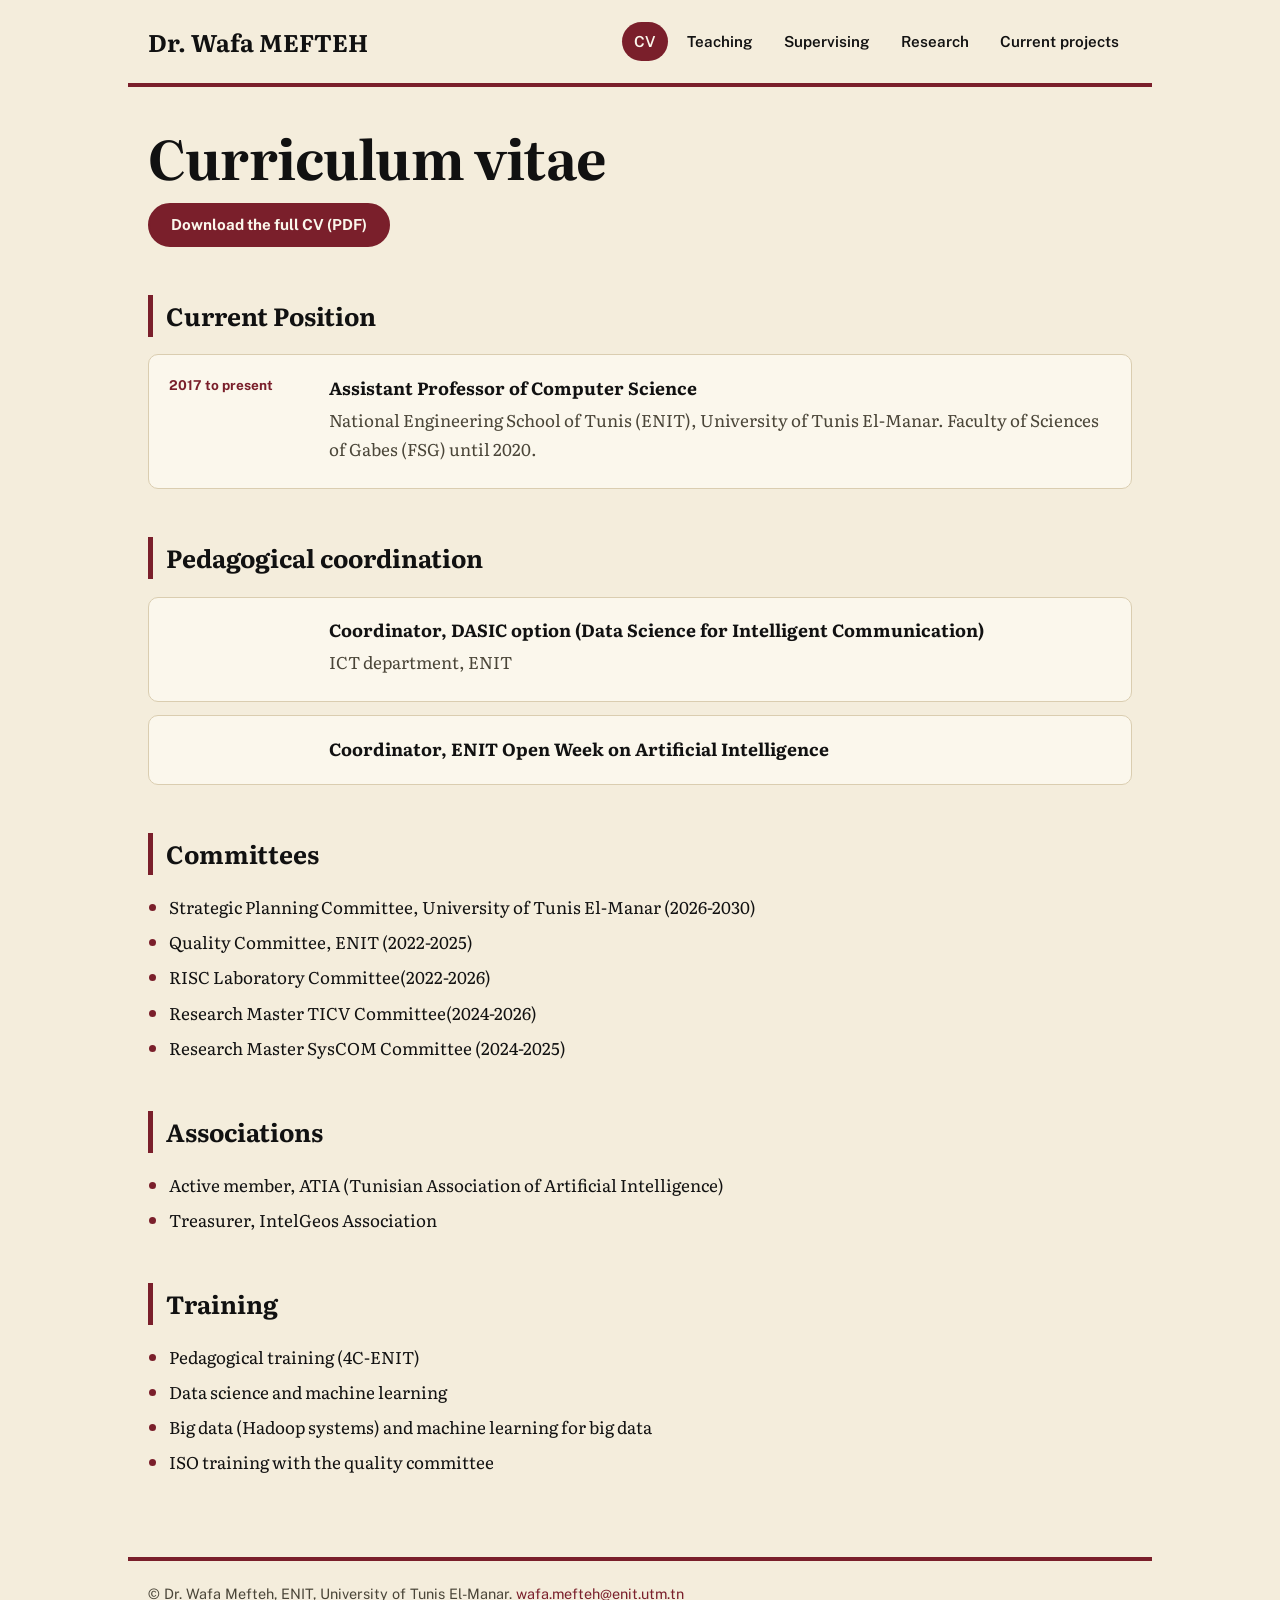
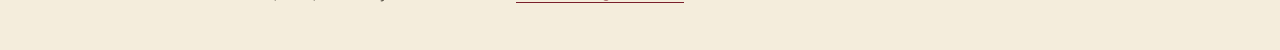
==== cv.html @ ed633465 "Update cv.html" ====
<!doctype html>
<html lang="en"><head><meta charset="utf-8"><meta name="viewport" content="width=device-width, initial-scale=1">
<title>CV | Dr. Wafa MEFTEH</title><meta name="description" content="Curriculum Vitae of Dr. Wafa MEFTEH.">
<link rel="preconnect" href="https://fonts.googleapis.com"><link rel="preconnect" href="https://fonts.gstatic.com" crossorigin>
<link href="https://fonts.googleapis.com/css2?family=Literata:ital,wght@0,400;0,600;1,400&family=Public+Sans:wght@400;600;700&display=swap" rel="stylesheet">
<link rel="stylesheet" href="style.css"></head><body>
<header class="site-header"><a class="brand" href="index.html">Dr. Wafa MEFTEH</a><nav aria-label="Main"><a href="cv.html" aria-current="page">CV</a><a href="teaching.html">Teaching</a><a href="supervising.html">Supervising</a><a href="research.html">Research</a><a href="projects.html">Current projects</a></nav></header><main>
<h1>Curriculum vitae</h1><p><a class="button" href="assets/cv.pdf">Download the full CV (PDF)</a></p><h2>Current Position</h2><div class="entry"><div class="when">2017 to present</div><div><h3>Assistant Professor of Computer Science</h3><p class="muted">National Engineering School of Tunis (ENIT), University of Tunis El-Manar. Faculty of Sciences of Gabes (FSG) until 2020.</p></div></div>

<h2>Pedagogical coordination</h2><div class="entry"><div class="when"></div><div><h3>Coordinator, DASIC option (Data Science for Intelligent Communication)</h3><p class="muted">ICT department, ENIT</p></div></div>
<div class="entry"><div class="when"></div><div><h3>Coordinator, ENIT Open Week on Artificial Intelligence</h3></div></div>
<h2>Committees</h2><ul><li>Strategic Planning Committee, University of Tunis El-Manar (2026-2030)</li><li>Quality Committee, ENIT (2022-2025)</li><li>RISC Laboratory Committee(2022-2026)</li><li>Research Master TICV Committee(2024-2026)</li><li>Research Master SysCOM Committee (2024-2025)</li></ul>
<h2>Associations</h2><ul><li>Active member, ATIA (Tunisian Association of Artificial Intelligence)</li><li>Treasurer, IntelGeos Association</li></ul>
<h2>Training</h2><ul><li>Pedagogical training (4C-ENIT)</li><li>Data science and machine learning</li><li>Big data (Hadoop systems) and machine learning for big data</li><li>ISO training with the quality committee</li></ul>
</main><footer>© Dr. Wafa Mefteh, ENIT, University of Tunis El-Manar. <a href="mailto:wafa.mefteh@enit.utm.tn">wafa.mefteh@enit.utm.tn</a></footer></body></html>
---- style.css ----
:root{--bg:#F4EDDC;--surface:#FBF7EC;--ink:#111;--muted:#4A4538;--line:#DACDB0;--accent:#7A1F2B;--gold:#B7892B}
*{box-sizing:border-box}
html{scroll-padding-top:4rem}
body{margin:0;background:var(--bg);color:var(--ink);font:1.0625rem/1.7 "Literata",Georgia,serif}
a{color:var(--accent);text-underline-offset:.2em}
a:hover{color:#4d1019}
a:focus-visible{outline:3px solid var(--gold);outline-offset:3px;border-radius:2px}
.site-header{display:flex;flex-wrap:wrap;gap:.5rem 2rem;justify-content:space-between;align-items:center;max-width:64rem;margin:0 auto;padding:1.4rem 1.25rem;border-bottom:4px solid var(--accent);font-family:"Public Sans",system-ui,sans-serif}
.brand{font:700 1.5rem "Literata",Georgia,serif;color:var(--ink);text-decoration:none}
nav{display:flex;flex-wrap:wrap;gap:.35rem}
nav a{color:var(--ink);text-decoration:none;font-weight:600;font-size:.95rem;padding:.4rem .8rem;border-radius:999px}
nav a:hover{background:var(--surface);color:var(--accent)}
nav a[aria-current]{background:var(--accent);color:var(--surface)}
main{max-width:64rem;margin:0 auto;padding:2.5rem 1.25rem 4rem}
.prose{max-width:44rem}
h1{font-size:clamp(2.2rem,5vw,3.4rem);line-height:1.1;margin:0 0 1rem;font-weight:700;letter-spacing:-.015em}
h2{font-size:1.55rem;margin:3rem 0 1.1rem;font-weight:700;padding-left:.8rem;border-left:5px solid var(--accent)}
h3{font-size:1.1rem;margin:0 0 .2rem;font-weight:700}
p{margin:0 0 1rem}
ul{padding-left:1.3rem;margin:0 0 1rem}
li{margin:.4rem 0}
li::marker{color:var(--accent)}
.lead{font-size:1.25rem;color:var(--muted);max-width:38rem}
.muted{color:var(--muted)}
.hero{position:relative;overflow:hidden;background:var(--surface);border:1px solid var(--line);border-radius:14px;padding:2.5rem 2rem;margin-top:.5rem}
.hero .contours{position:absolute;right:-5rem;top:-3rem;width:min(40rem,95vw);height:auto;z-index:0;fill:none;stroke:var(--gold);stroke-width:1.2;opacity:.45;pointer-events:none}
.hero>*:not(svg){position:relative;z-index:1}
.hero-grid{display:grid;grid-template-columns:1fr 15rem;gap:2.5rem;align-items:center}
.portrait{margin:0 .8rem .8rem 0;aspect-ratio:4/5;border:3px solid var(--ink);border-radius:10px;overflow:hidden;box-shadow:.8rem .8rem 0 var(--accent);background:var(--bg)}
.portrait img{width:100%;height:100%;object-fit:cover;display:block}
.entry{display:grid;grid-template-columns:8.5rem 1fr;gap:.25rem 1.5rem;padding:1.1rem 1.25rem;margin-bottom:.8rem;background:var(--surface);border:1px solid var(--line);border-radius:10px}
.entry .when{font:700 .85rem "Public Sans",system-ui,sans-serif;color:var(--accent);padding-top:.25rem}
.entry p{margin:0 0 .4rem}
.links{display:flex;flex-wrap:wrap;gap:.4rem 1.25rem;font:600 .95rem "Public Sans",system-ui,sans-serif}
.tags{font:.85rem "Public Sans",system-ui,sans-serif;color:var(--muted)}
.actions{display:flex;flex-wrap:wrap;gap:.75rem;margin:1.25rem 0}
.button{display:inline-block;font:700 .95rem "Public Sans",system-ui,sans-serif;background:var(--accent);color:var(--surface);padding:.7rem 1.3rem;border-radius:999px;text-decoration:none;border:2px solid var(--accent)}
.button:hover{background:#4d1019;border-color:#4d1019;color:var(--surface)}
.button.secondary{background:transparent;color:var(--accent)}
.button.secondary:hover{background:var(--accent);color:var(--surface)}
.note{background:var(--surface);border-left:5px solid var(--gold);padding:1rem 1.25rem;border-radius:6px;font:.95rem "Public Sans",system-ui,sans-serif}
.themes{display:grid;grid-template-columns:repeat(auto-fit,minmax(15rem,1fr));gap:1.1rem}
.themes div{background:var(--surface);border:1px solid var(--line);border-top:5px solid var(--accent);border-radius:10px;padding:1rem 1.2rem}
.themes p{margin:0}
footer{max-width:64rem;margin:0 auto;padding:1.5rem 1.25rem 3rem;border-top:4px solid var(--accent);color:var(--muted);font:.9rem "Public Sans",system-ui,sans-serif}
@media (max-width:40rem){.entry{grid-template-columns:1fr}.hero{padding:1.5rem 1.1rem}.hero-grid{grid-template-columns:1fr}.portrait{max-width:12rem;order:-1}}
@media (prefers-reduced-motion:no-preference){.hero .contours{animation:drift 60s linear infinite alternate}}
@keyframes drift{to{transform:translate(-1.5rem,.75rem) rotate(2deg)}}
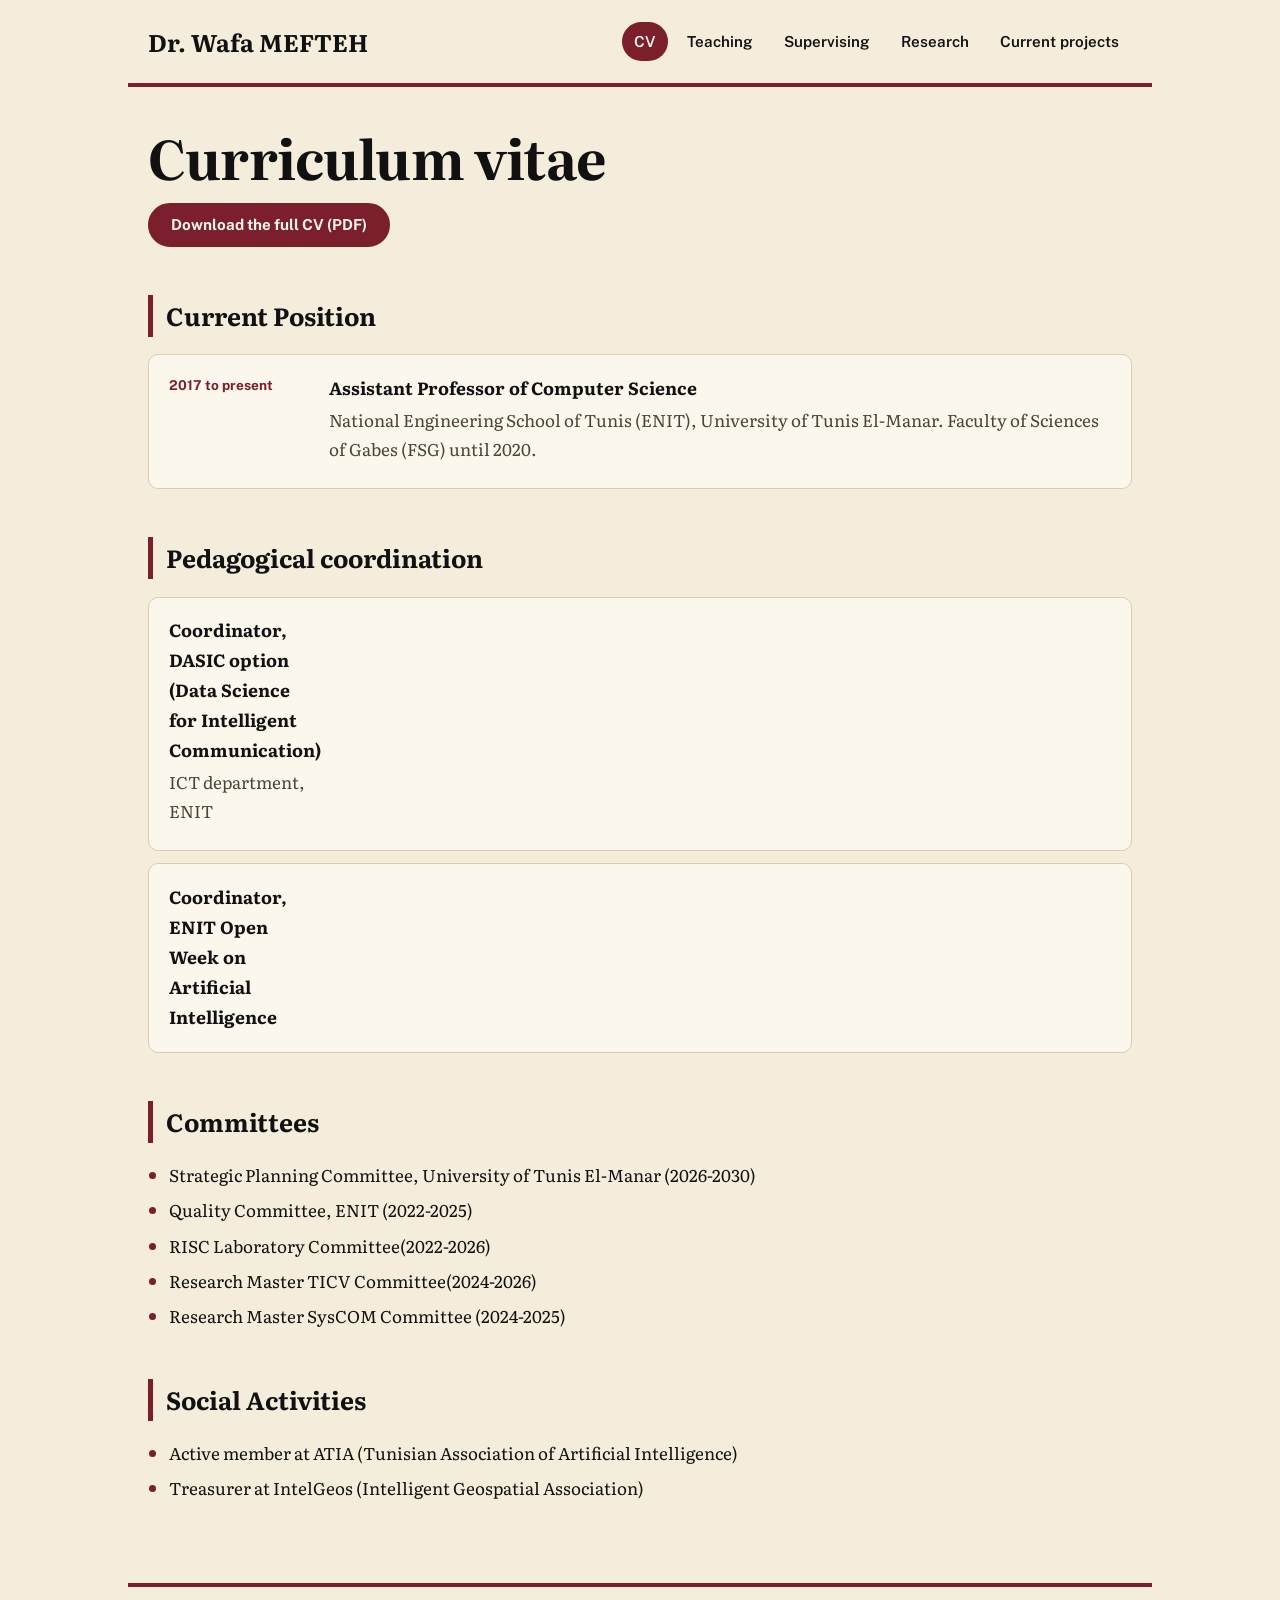
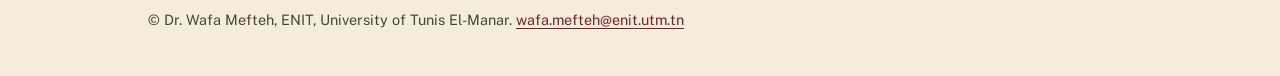
==== commit 804f3338: "Update cv.html" ====
--- a/cv.html
+++ b/cv.html
@@ -7,9 +7,9 @@
 <header class="site-header"><a class="brand" href="index.html">Dr. Wafa MEFTEH</a><nav aria-label="Main"><a href="cv.html" aria-current="page">CV</a><a href="teaching.html">Teaching</a><a href="supervising.html">Supervising</a><a href="research.html">Research</a><a href="projects.html">Current projects</a></nav></header><main>
 <h1>Curriculum vitae</h1><p><a class="button" href="assets/cv.pdf">Download the full CV (PDF)</a></p><h2>Current Position</h2><div class="entry"><div class="when">2017 to present</div><div><h3>Assistant Professor of Computer Science</h3><p class="muted">National Engineering School of Tunis (ENIT), University of Tunis El-Manar. Faculty of Sciences of Gabes (FSG) until 2020.</p></div></div>
 
-<h2>Pedagogical coordination</h2><div class="entry"><div class="when"></div><div><h3>Coordinator, DASIC option (Data Science for Intelligent Communication)</h3><p class="muted">ICT department, ENIT</p></div></div>
-<div class="entry"><div class="when"></div><div><h3>Coordinator, ENIT Open Week on Artificial Intelligence</h3></div></div>
+<h2>Pedagogical coordination</h2><div class="entry"><div><h3>Coordinator, DASIC option (Data Science for Intelligent Communication)</h3><p class="muted">ICT department, ENIT</p></div></div>
+<div class="entry"><div><h3>Coordinator, ENIT Open Week on Artificial Intelligence</h3></div></div>
 <h2>Committees</h2><ul><li>Strategic Planning Committee, University of Tunis El-Manar (2026-2030)</li><li>Quality Committee, ENIT (2022-2025)</li><li>RISC Laboratory Committee(2022-2026)</li><li>Research Master TICV Committee(2024-2026)</li><li>Research Master SysCOM Committee (2024-2025)</li></ul>
-<h2>Associations</h2><ul><li>Active member, ATIA (Tunisian Association of Artificial Intelligence)</li><li>Treasurer, IntelGeos Association</li></ul>
-<h2>Training</h2><ul><li>Pedagogical training (4C-ENIT)</li><li>Data science and machine learning</li><li>Big data (Hadoop systems) and machine learning for big data</li><li>ISO training with the quality committee</li></ul>
+<h2>Social Activities</h2><ul><li>Active member at ATIA (Tunisian Association of Artificial Intelligence)</li><li>Treasurer at IntelGeos (Intelligent Geospatial Association)</li></ul>
+
 </main><footer>© Dr. Wafa Mefteh, ENIT, University of Tunis El-Manar. <a href="mailto:wafa.mefteh@enit.utm.tn">wafa.mefteh@enit.utm.tn</a></footer></body></html>
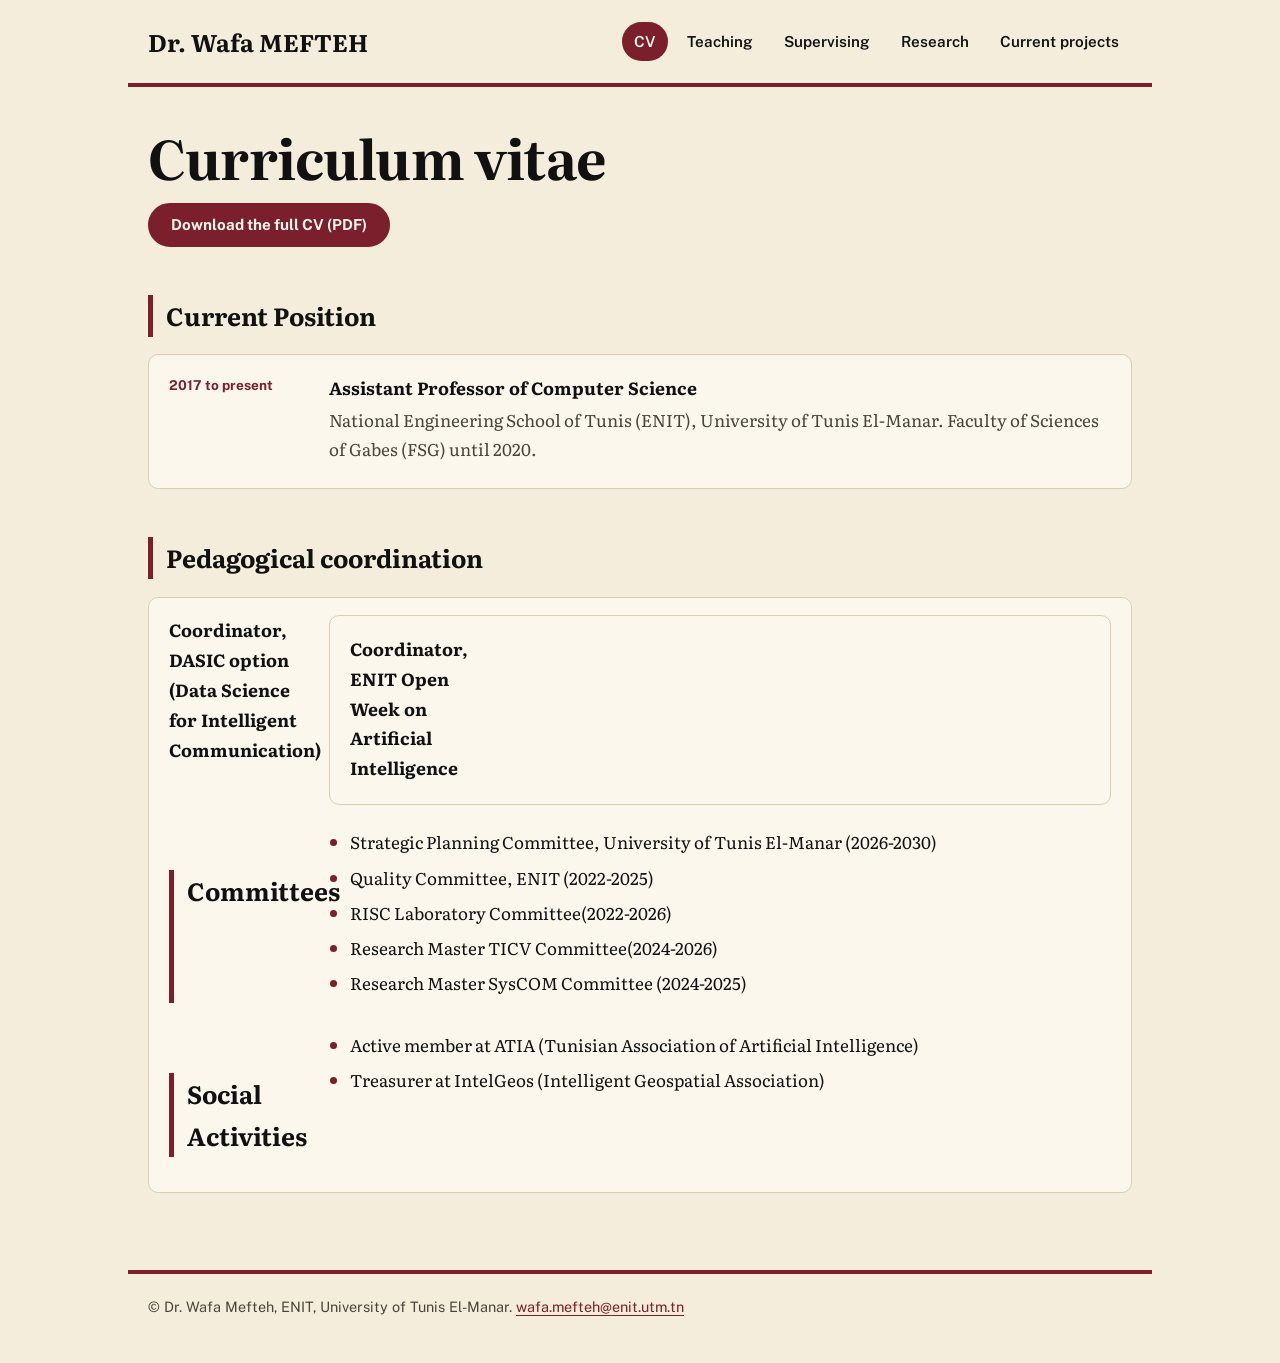
==== commit 49c137b5: "Update cv.html" ====
--- a/cv.html
+++ b/cv.html
@@ -7,7 +7,7 @@
 <header class="site-header"><a class="brand" href="index.html">Dr. Wafa MEFTEH</a><nav aria-label="Main"><a href="cv.html" aria-current="page">CV</a><a href="teaching.html">Teaching</a><a href="supervising.html">Supervising</a><a href="research.html">Research</a><a href="projects.html">Current projects</a></nav></header><main>
 <h1>Curriculum vitae</h1><p><a class="button" href="assets/cv.pdf">Download the full CV (PDF)</a></p><h2>Current Position</h2><div class="entry"><div class="when">2017 to present</div><div><h3>Assistant Professor of Computer Science</h3><p class="muted">National Engineering School of Tunis (ENIT), University of Tunis El-Manar. Faculty of Sciences of Gabes (FSG) until 2020.</p></div></div>
 
-<h2>Pedagogical coordination</h2><div class="entry"><div><h3>Coordinator, DASIC option (Data Science for Intelligent Communication)</h3><p class="muted">ICT department, ENIT</p></div></div>
+<h2>Pedagogical coordination</h2><div class="entry"><div><h3>Coordinator, DASIC option (Data Science for Intelligent Communication)</h3><p class="muted"></div>
 <div class="entry"><div><h3>Coordinator, ENIT Open Week on Artificial Intelligence</h3></div></div>
 <h2>Committees</h2><ul><li>Strategic Planning Committee, University of Tunis El-Manar (2026-2030)</li><li>Quality Committee, ENIT (2022-2025)</li><li>RISC Laboratory Committee(2022-2026)</li><li>Research Master TICV Committee(2024-2026)</li><li>Research Master SysCOM Committee (2024-2025)</li></ul>
 <h2>Social Activities</h2><ul><li>Active member at ATIA (Tunisian Association of Artificial Intelligence)</li><li>Treasurer at IntelGeos (Intelligent Geospatial Association)</li></ul>
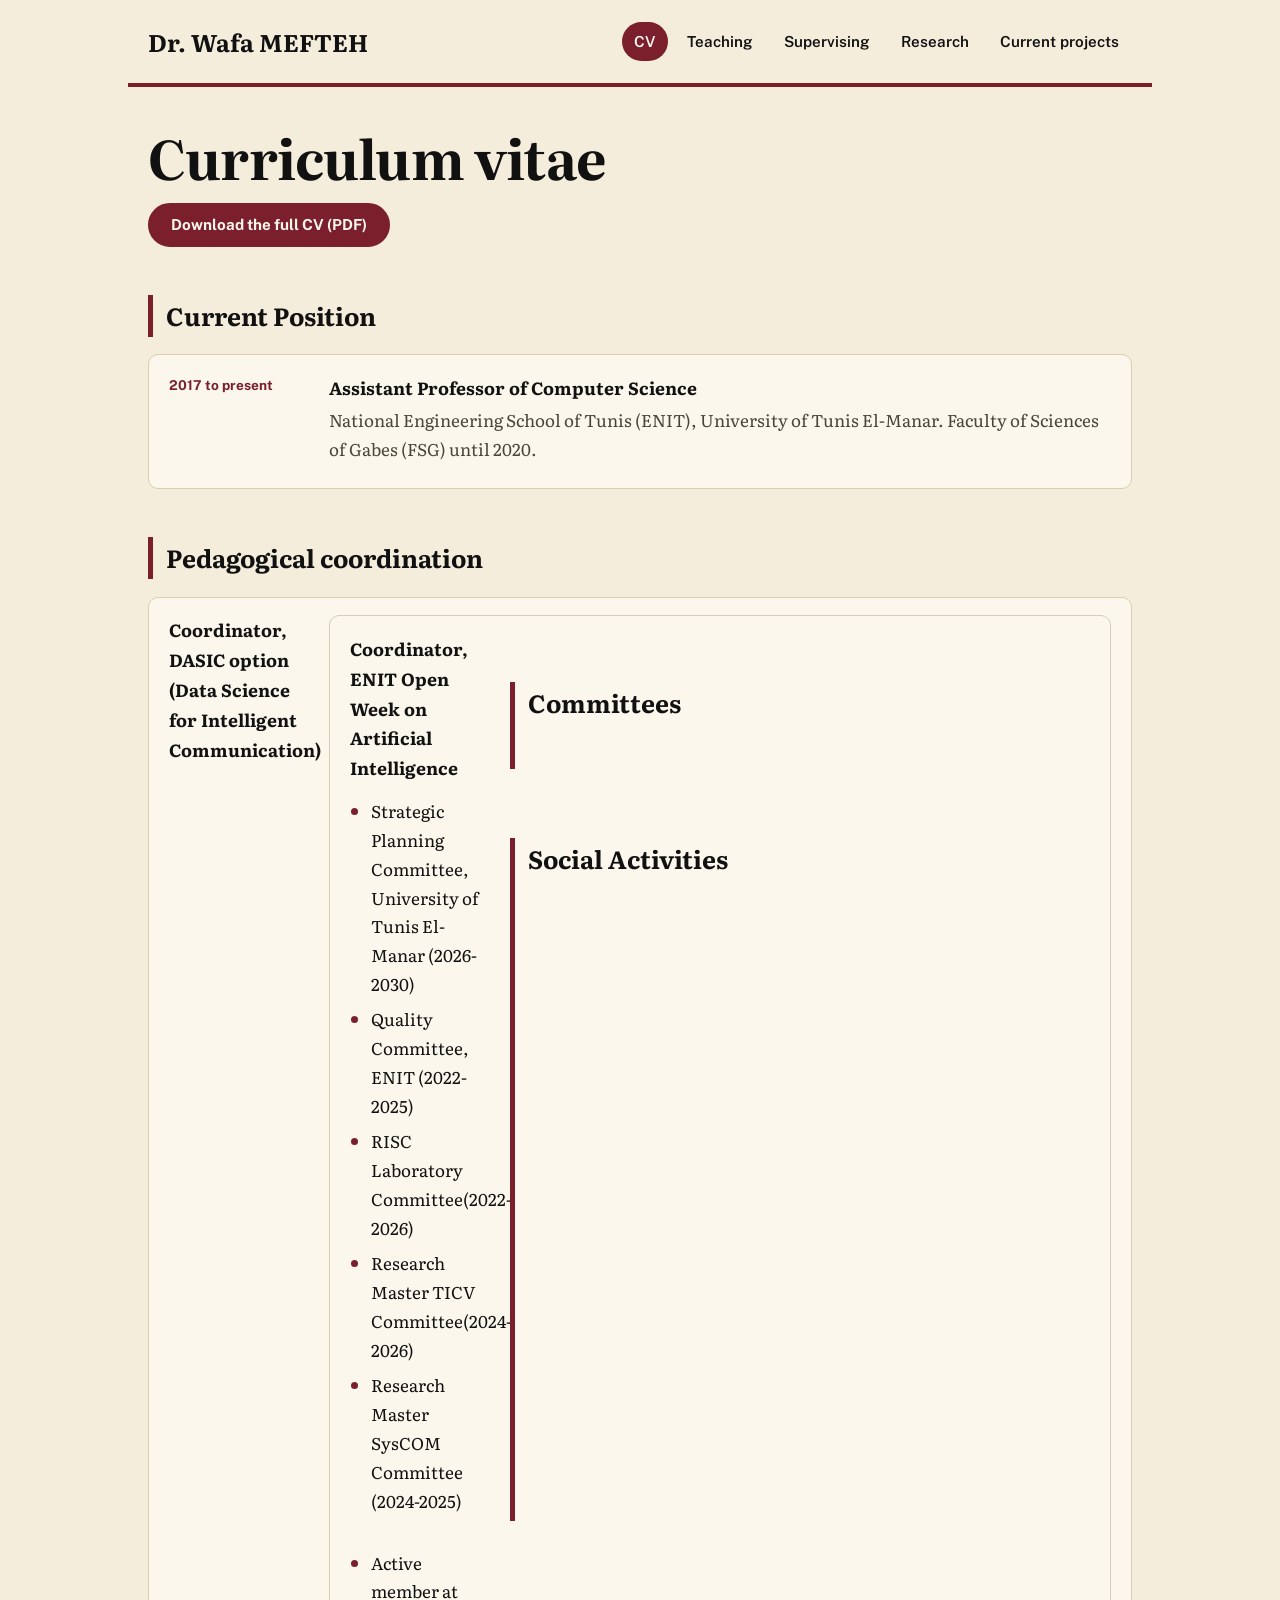
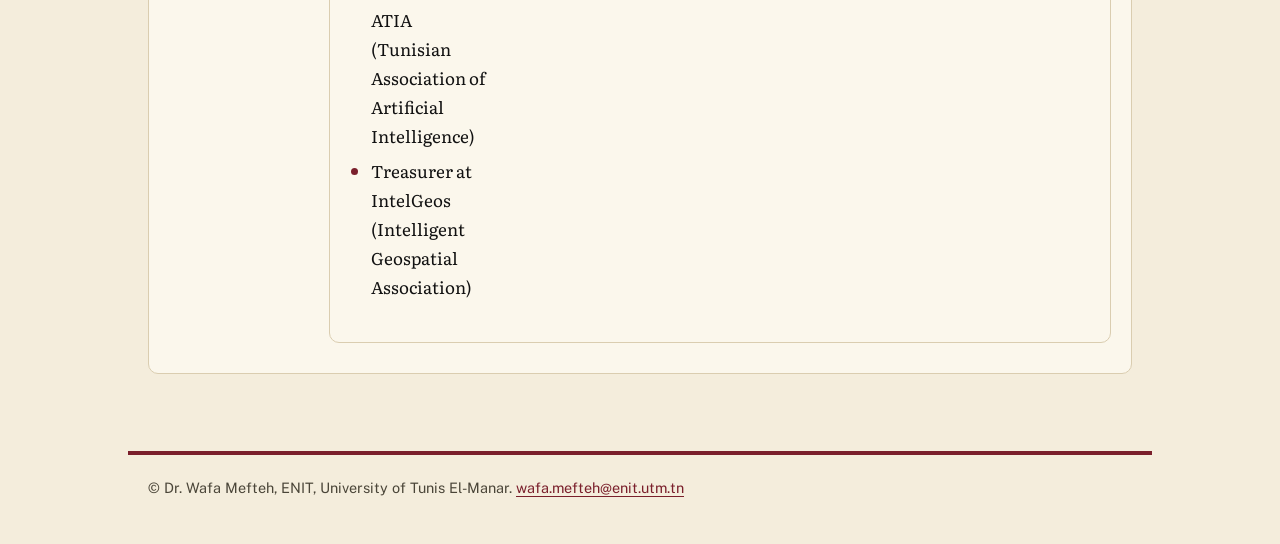
==== commit 8e143b72: "Update cv.html" ====
--- a/cv.html
+++ b/cv.html
@@ -8,7 +8,7 @@
 <h1>Curriculum vitae</h1><p><a class="button" href="assets/cv.pdf">Download the full CV (PDF)</a></p><h2>Current Position</h2><div class="entry"><div class="when">2017 to present</div><div><h3>Assistant Professor of Computer Science</h3><p class="muted">National Engineering School of Tunis (ENIT), University of Tunis El-Manar. Faculty of Sciences of Gabes (FSG) until 2020.</p></div></div>
 
 <h2>Pedagogical coordination</h2><div class="entry"><div><h3>Coordinator, DASIC option (Data Science for Intelligent Communication)</h3><p class="muted"></div>
-<div class="entry"><div><h3>Coordinator, ENIT Open Week on Artificial Intelligence</h3></div></div>
+<div class="entry"><div><h3>Coordinator, ENIT Open Week on Artificial Intelligence</h3></div>
 <h2>Committees</h2><ul><li>Strategic Planning Committee, University of Tunis El-Manar (2026-2030)</li><li>Quality Committee, ENIT (2022-2025)</li><li>RISC Laboratory Committee(2022-2026)</li><li>Research Master TICV Committee(2024-2026)</li><li>Research Master SysCOM Committee (2024-2025)</li></ul>
 <h2>Social Activities</h2><ul><li>Active member at ATIA (Tunisian Association of Artificial Intelligence)</li><li>Treasurer at IntelGeos (Intelligent Geospatial Association)</li></ul>
 
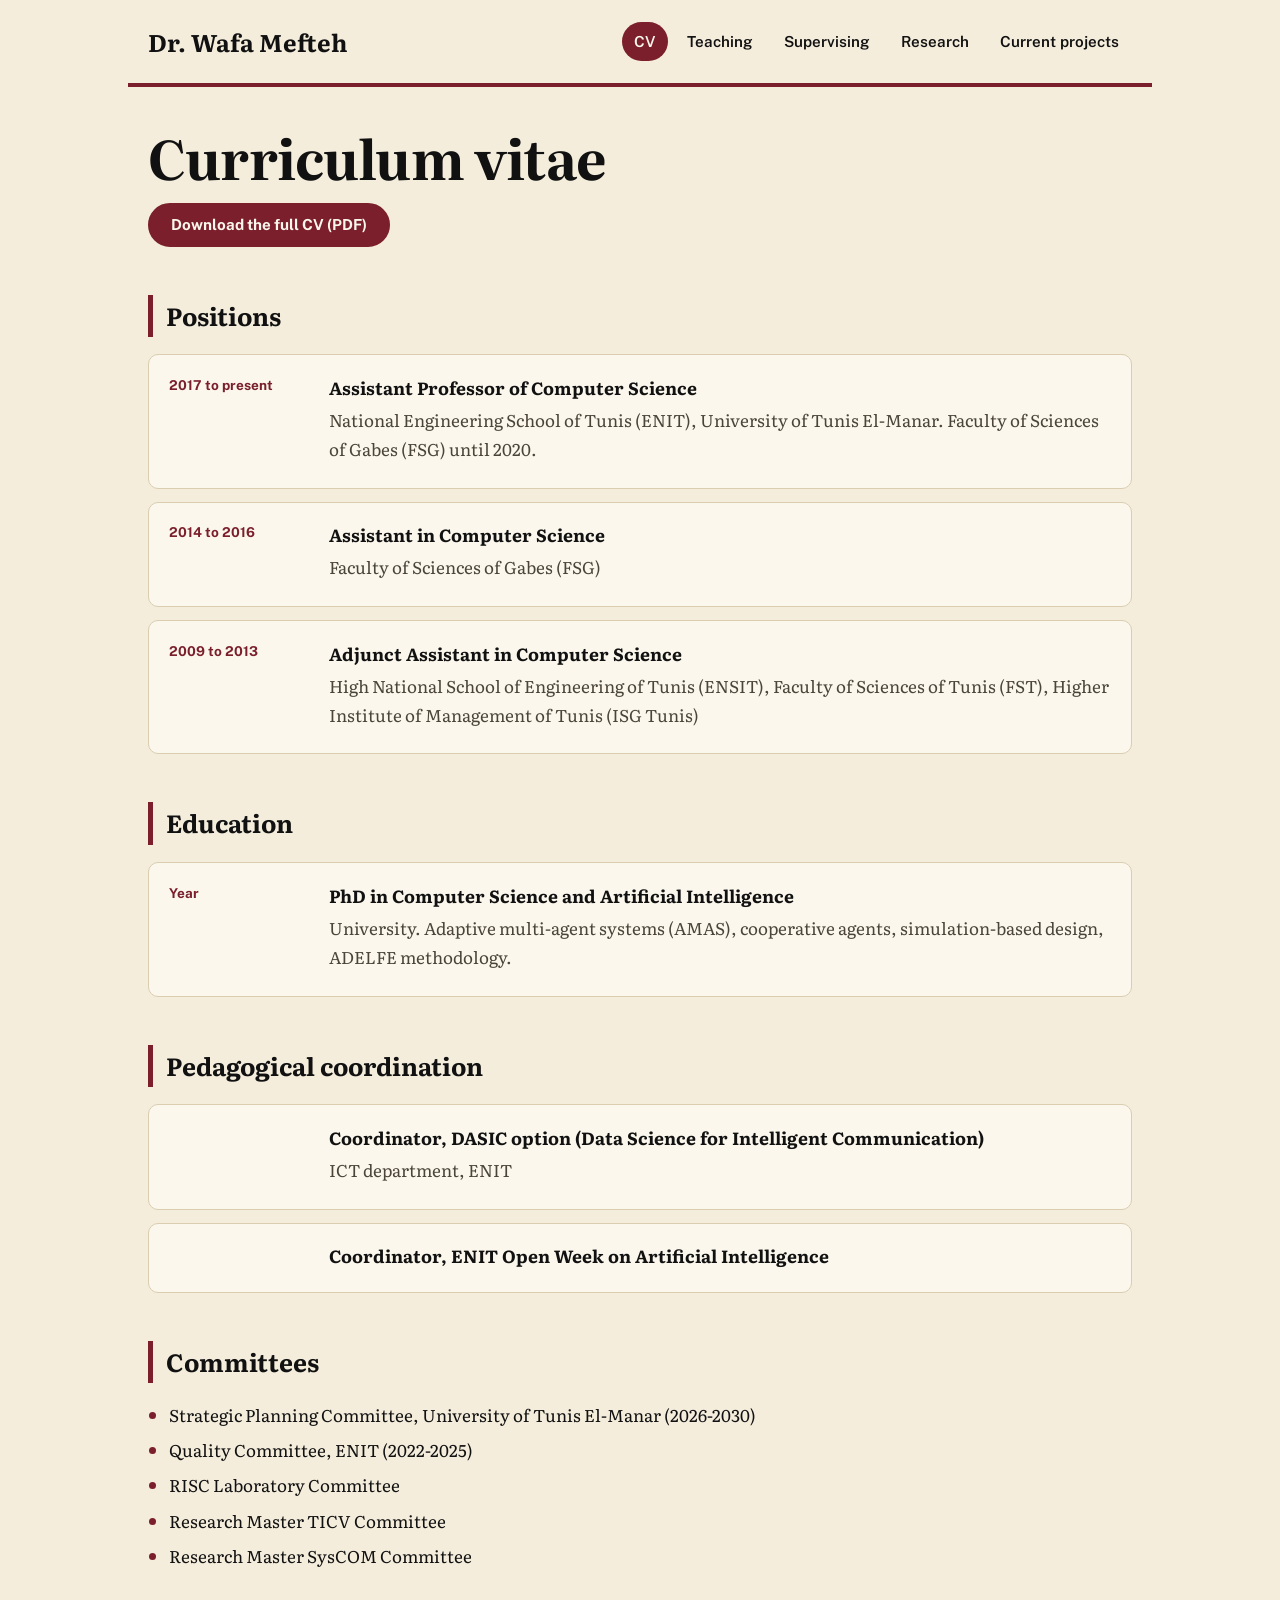
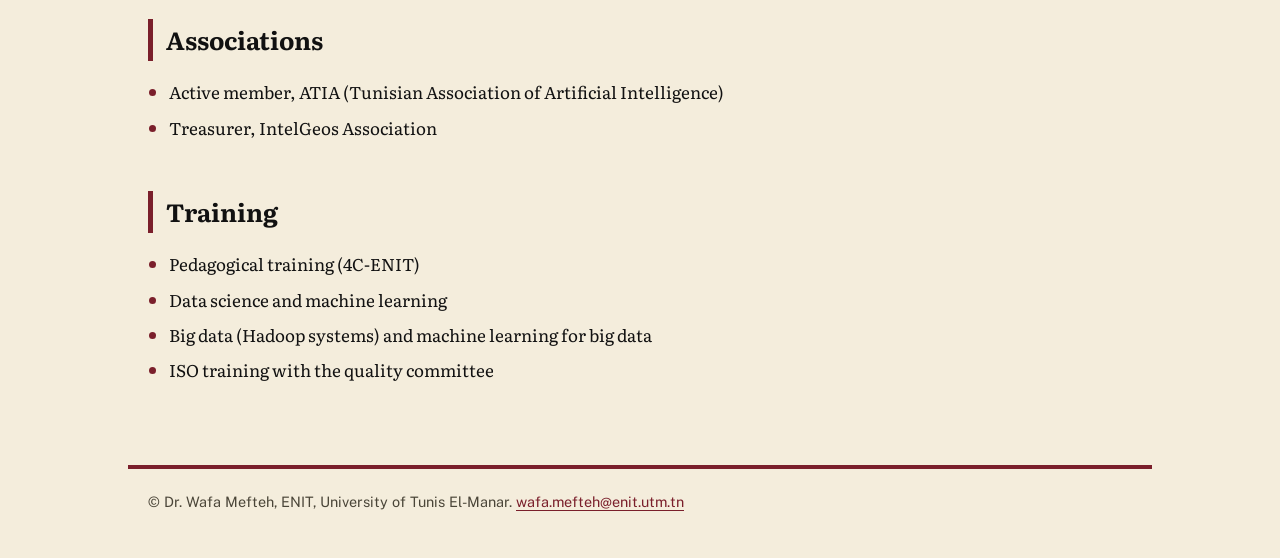
==== commit 97cad7c8: "Update cv.html" ====
--- a/cv.html
+++ b/cv.html
@@ -1,15 +1,17 @@
 <!doctype html>
 <html lang="en"><head><meta charset="utf-8"><meta name="viewport" content="width=device-width, initial-scale=1">
-<title>CV | Dr. Wafa MEFTEH</title><meta name="description" content="Curriculum Vitae of Dr. Wafa MEFTEH.">
+<title>CV | Dr. Wafa Mefteh</title><meta name="description" content="Curriculum vitae of Dr. Wafa Mefteh.">
 <link rel="preconnect" href="https://fonts.googleapis.com"><link rel="preconnect" href="https://fonts.gstatic.com" crossorigin>
 <link href="https://fonts.googleapis.com/css2?family=Literata:ital,wght@0,400;0,600;1,400&family=Public+Sans:wght@400;600;700&display=swap" rel="stylesheet">
 <link rel="stylesheet" href="style.css"></head><body>
-<header class="site-header"><a class="brand" href="index.html">Dr. Wafa MEFTEH</a><nav aria-label="Main"><a href="cv.html" aria-current="page">CV</a><a href="teaching.html">Teaching</a><a href="supervising.html">Supervising</a><a href="research.html">Research</a><a href="projects.html">Current projects</a></nav></header><main>
-<h1>Curriculum vitae</h1><p><a class="button" href="assets/cv.pdf">Download the full CV (PDF)</a></p><h2>Current Position</h2><div class="entry"><div class="when">2017 to present</div><div><h3>Assistant Professor of Computer Science</h3><p class="muted">National Engineering School of Tunis (ENIT), University of Tunis El-Manar. Faculty of Sciences of Gabes (FSG) until 2020.</p></div></div>
-
-<h2>Pedagogical coordination</h2><div class="entry"><div><h3>Coordinator, DASIC option (Data Science for Intelligent Communication)</h3><p class="muted"></div>
-<div class="entry"><div><h3>Coordinator, ENIT Open Week on Artificial Intelligence</h3></div>
-<h2>Committees</h2><ul><li>Strategic Planning Committee, University of Tunis El-Manar (2026-2030)</li><li>Quality Committee, ENIT (2022-2025)</li><li>RISC Laboratory Committee(2022-2026)</li><li>Research Master TICV Committee(2024-2026)</li><li>Research Master SysCOM Committee (2024-2025)</li></ul>
-<h2>Social Activities</h2><ul><li>Active member at ATIA (Tunisian Association of Artificial Intelligence)</li><li>Treasurer at IntelGeos (Intelligent Geospatial Association)</li></ul>
-
+<header class="site-header"><a class="brand" href="index.html">Dr. Wafa Mefteh</a><nav aria-label="Main"><a href="cv.html" aria-current="page">CV</a><a href="teaching.html">Teaching</a><a href="supervising.html">Supervising</a><a href="research.html">Research</a><a href="projects.html">Current projects</a></nav></header><main>
+<h1>Curriculum vitae</h1><p><a class="button" href="assets/cv.pdf">Download the full CV (PDF)</a></p><h2>Positions</h2><div class="entry"><div class="when">2017 to present</div><div><h3>Assistant Professor of Computer Science</h3><p class="muted">National Engineering School of Tunis (ENIT), University of Tunis El-Manar. Faculty of Sciences of Gabes (FSG) until 2020.</p></div></div>
+<div class="entry"><div class="when">2014 to 2016</div><div><h3>Assistant in Computer Science</h3><p class="muted">Faculty of Sciences of Gabes (FSG)</p></div></div>
+<div class="entry"><div class="when">2009 to 2013</div><div><h3>Adjunct Assistant in Computer Science</h3><p class="muted">High National School of Engineering of Tunis (ENSIT), Faculty of Sciences of Tunis (FST), Higher Institute of Management of Tunis (ISG Tunis)</p></div></div>
+<h2>Education</h2><div class="entry"><div class="when">Year</div><div><h3>PhD in Computer Science and Artificial Intelligence</h3><p class="muted">University. Adaptive multi-agent systems (AMAS), cooperative agents, simulation-based design, ADELFE methodology.</p></div></div>
+<h2>Pedagogical coordination</h2><div class="entry"><div class="when"></div><div><h3>Coordinator, DASIC option (Data Science for Intelligent Communication)</h3><p class="muted">ICT department, ENIT</p></div></div>
+<div class="entry"><div class="when"></div><div><h3>Coordinator, ENIT Open Week on Artificial Intelligence</h3></div></div>
+<h2>Committees</h2><ul><li>Strategic Planning Committee, University of Tunis El-Manar (2026-2030)</li><li>Quality Committee, ENIT (2022-2025)</li><li>RISC Laboratory Committee</li><li>Research Master TICV Committee</li><li>Research Master SysCOM Committee</li></ul>
+<h2>Associations</h2><ul><li>Active member, ATIA (Tunisian Association of Artificial Intelligence)</li><li>Treasurer, IntelGeos Association</li></ul>
+<h2>Training</h2><ul><li>Pedagogical training (4C-ENIT)</li><li>Data science and machine learning</li><li>Big data (Hadoop systems) and machine learning for big data</li><li>ISO training with the quality committee</li></ul>
 </main><footer>© Dr. Wafa Mefteh, ENIT, University of Tunis El-Manar. <a href="mailto:wafa.mefteh@enit.utm.tn">wafa.mefteh@enit.utm.tn</a></footer></body></html>
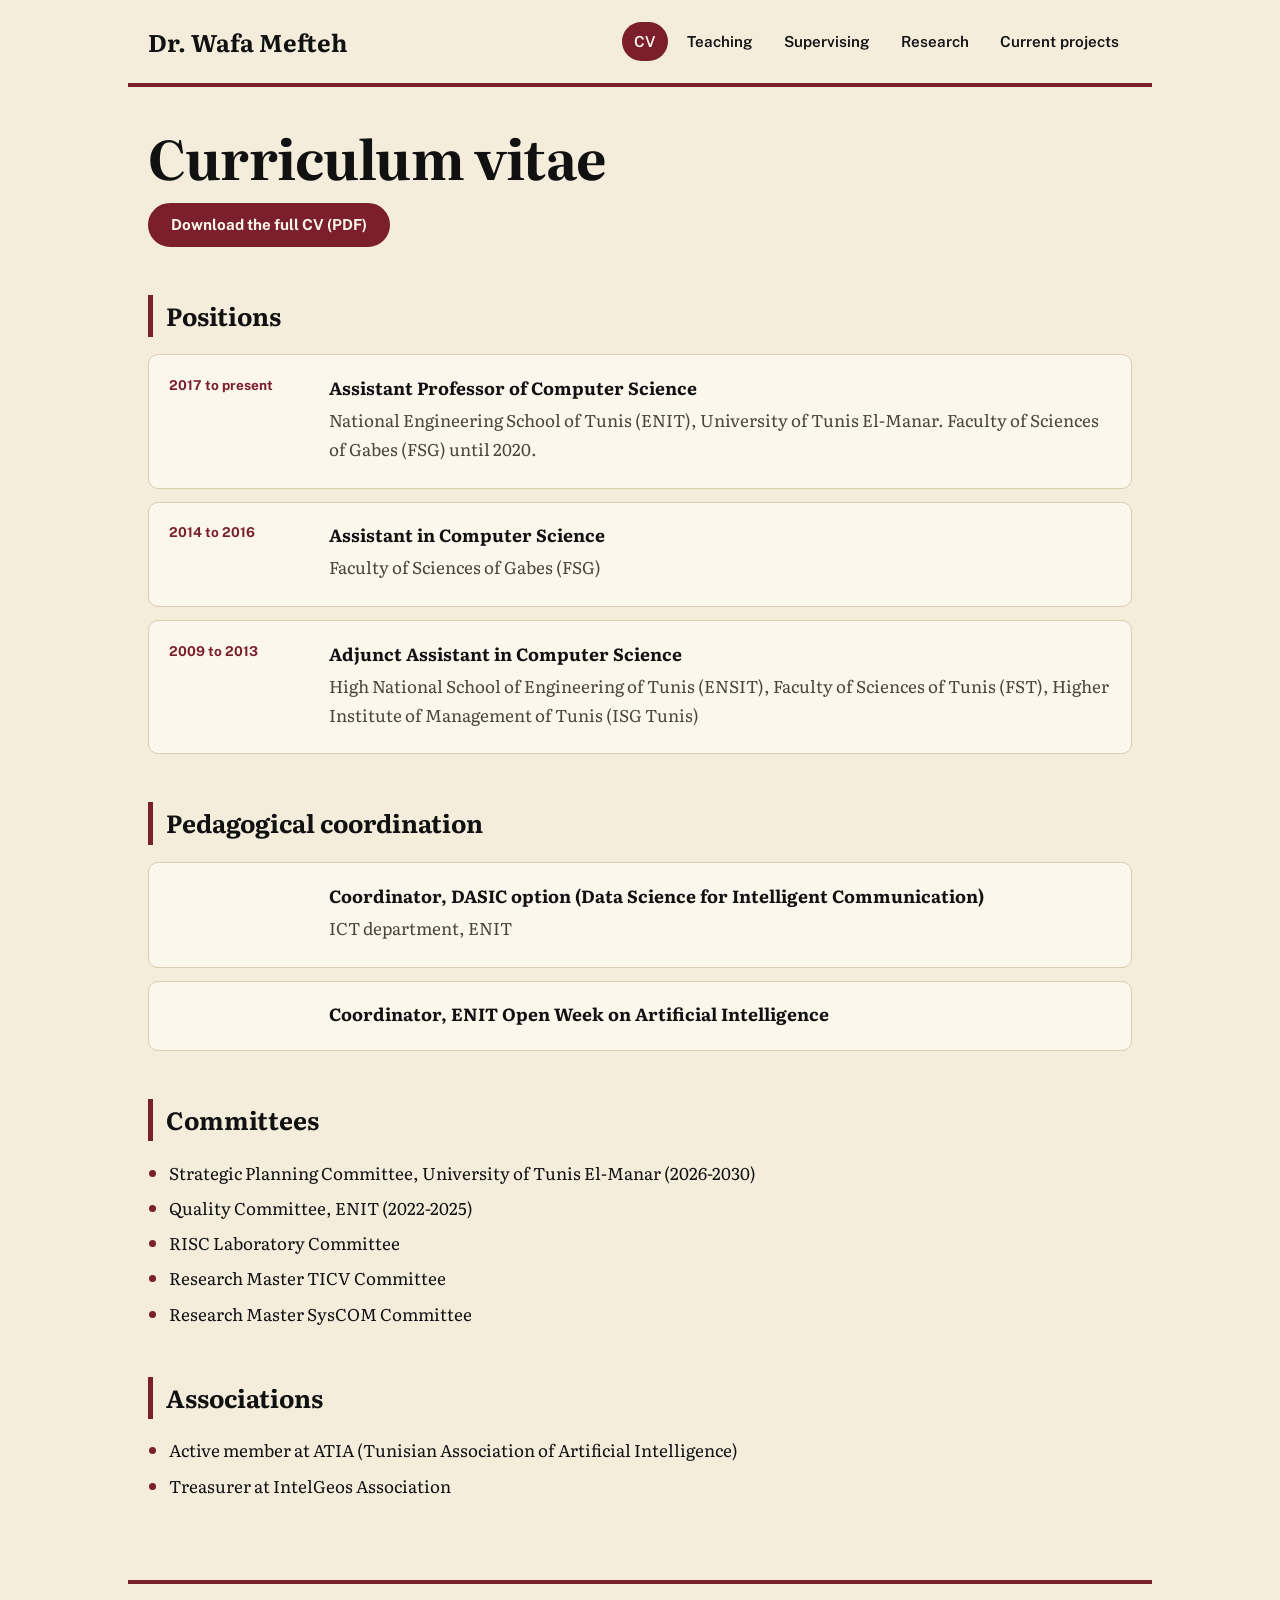
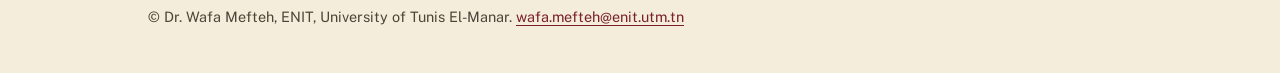
==== commit 84b23dea: "Update cv.html" ====
--- a/cv.html
+++ b/cv.html
@@ -8,10 +8,10 @@
 <h1>Curriculum vitae</h1><p><a class="button" href="assets/cv.pdf">Download the full CV (PDF)</a></p><h2>Positions</h2><div class="entry"><div class="when">2017 to present</div><div><h3>Assistant Professor of Computer Science</h3><p class="muted">National Engineering School of Tunis (ENIT), University of Tunis El-Manar. Faculty of Sciences of Gabes (FSG) until 2020.</p></div></div>
 <div class="entry"><div class="when">2014 to 2016</div><div><h3>Assistant in Computer Science</h3><p class="muted">Faculty of Sciences of Gabes (FSG)</p></div></div>
 <div class="entry"><div class="when">2009 to 2013</div><div><h3>Adjunct Assistant in Computer Science</h3><p class="muted">High National School of Engineering of Tunis (ENSIT), Faculty of Sciences of Tunis (FST), Higher Institute of Management of Tunis (ISG Tunis)</p></div></div>
-<h2>Education</h2><div class="entry"><div class="when">Year</div><div><h3>PhD in Computer Science and Artificial Intelligence</h3><p class="muted">University. Adaptive multi-agent systems (AMAS), cooperative agents, simulation-based design, ADELFE methodology.</p></div></div>
+
 <h2>Pedagogical coordination</h2><div class="entry"><div class="when"></div><div><h3>Coordinator, DASIC option (Data Science for Intelligent Communication)</h3><p class="muted">ICT department, ENIT</p></div></div>
 <div class="entry"><div class="when"></div><div><h3>Coordinator, ENIT Open Week on Artificial Intelligence</h3></div></div>
 <h2>Committees</h2><ul><li>Strategic Planning Committee, University of Tunis El-Manar (2026-2030)</li><li>Quality Committee, ENIT (2022-2025)</li><li>RISC Laboratory Committee</li><li>Research Master TICV Committee</li><li>Research Master SysCOM Committee</li></ul>
-<h2>Associations</h2><ul><li>Active member, ATIA (Tunisian Association of Artificial Intelligence)</li><li>Treasurer, IntelGeos Association</li></ul>
-<h2>Training</h2><ul><li>Pedagogical training (4C-ENIT)</li><li>Data science and machine learning</li><li>Big data (Hadoop systems) and machine learning for big data</li><li>ISO training with the quality committee</li></ul>
+<h2>Associations</h2><ul><li>Active member at ATIA (Tunisian Association of Artificial Intelligence)</li><li>Treasurer at IntelGeos Association</li></ul>
+
 </main><footer>© Dr. Wafa Mefteh, ENIT, University of Tunis El-Manar. <a href="mailto:wafa.mefteh@enit.utm.tn">wafa.mefteh@enit.utm.tn</a></footer></body></html>
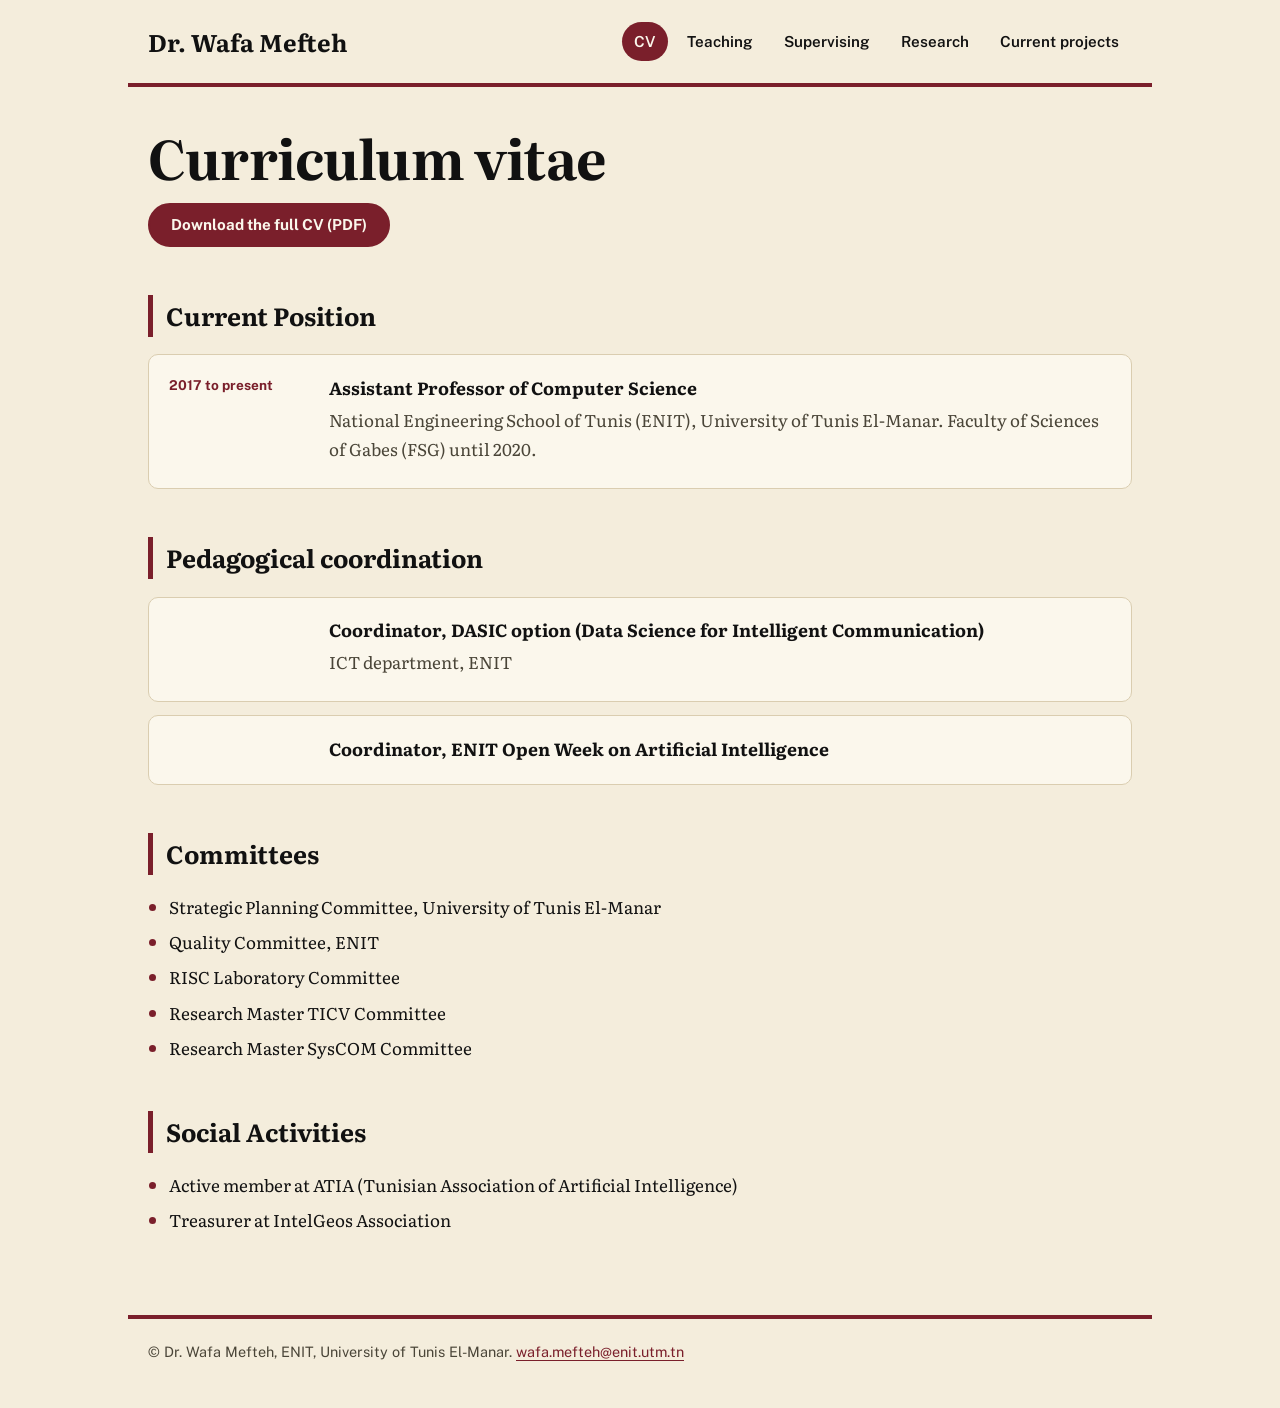
==== commit d1ef91e8: "Update cv.html" ====
--- a/cv.html
+++ b/cv.html
@@ -5,13 +5,12 @@
 <link href="https://fonts.googleapis.com/css2?family=Literata:ital,wght@0,400;0,600;1,400&family=Public+Sans:wght@400;600;700&display=swap" rel="stylesheet">
 <link rel="stylesheet" href="style.css"></head><body>
 <header class="site-header"><a class="brand" href="index.html">Dr. Wafa Mefteh</a><nav aria-label="Main"><a href="cv.html" aria-current="page">CV</a><a href="teaching.html">Teaching</a><a href="supervising.html">Supervising</a><a href="research.html">Research</a><a href="projects.html">Current projects</a></nav></header><main>
-<h1>Curriculum vitae</h1><p><a class="button" href="assets/cv.pdf">Download the full CV (PDF)</a></p><h2>Positions</h2><div class="entry"><div class="when">2017 to present</div><div><h3>Assistant Professor of Computer Science</h3><p class="muted">National Engineering School of Tunis (ENIT), University of Tunis El-Manar. Faculty of Sciences of Gabes (FSG) until 2020.</p></div></div>
-<div class="entry"><div class="when">2014 to 2016</div><div><h3>Assistant in Computer Science</h3><p class="muted">Faculty of Sciences of Gabes (FSG)</p></div></div>
-<div class="entry"><div class="when">2009 to 2013</div><div><h3>Adjunct Assistant in Computer Science</h3><p class="muted">High National School of Engineering of Tunis (ENSIT), Faculty of Sciences of Tunis (FST), Higher Institute of Management of Tunis (ISG Tunis)</p></div></div>
+<h1>Curriculum vitae</h1><p><a class="button" href="assets/cv.pdf">Download the full CV (PDF)</a></p><h2>Current Position</h2><div class="entry"><div class="when">2017 to present</div><div><h3>Assistant Professor of Computer Science</h3><p class="muted">National Engineering School of Tunis (ENIT), University of Tunis El-Manar. Faculty of Sciences of Gabes (FSG) until 2020.</p></div></div>
+
 
 <h2>Pedagogical coordination</h2><div class="entry"><div class="when"></div><div><h3>Coordinator, DASIC option (Data Science for Intelligent Communication)</h3><p class="muted">ICT department, ENIT</p></div></div>
 <div class="entry"><div class="when"></div><div><h3>Coordinator, ENIT Open Week on Artificial Intelligence</h3></div></div>
-<h2>Committees</h2><ul><li>Strategic Planning Committee, University of Tunis El-Manar (2026-2030)</li><li>Quality Committee, ENIT (2022-2025)</li><li>RISC Laboratory Committee</li><li>Research Master TICV Committee</li><li>Research Master SysCOM Committee</li></ul>
-<h2>Associations</h2><ul><li>Active member at ATIA (Tunisian Association of Artificial Intelligence)</li><li>Treasurer at IntelGeos Association</li></ul>
+<h2>Committees</h2><ul><li>Strategic Planning Committee, University of Tunis El-Manar</li><li>Quality Committee, ENIT</li><li>RISC Laboratory Committee</li><li>Research Master TICV Committee</li><li>Research Master SysCOM Committee</li></ul>
+<h2>Social Activities</h2><ul><li>Active member at ATIA (Tunisian Association of Artificial Intelligence)</li><li>Treasurer at IntelGeos Association</li></ul>
 
 </main><footer>© Dr. Wafa Mefteh, ENIT, University of Tunis El-Manar. <a href="mailto:wafa.mefteh@enit.utm.tn">wafa.mefteh@enit.utm.tn</a></footer></body></html>
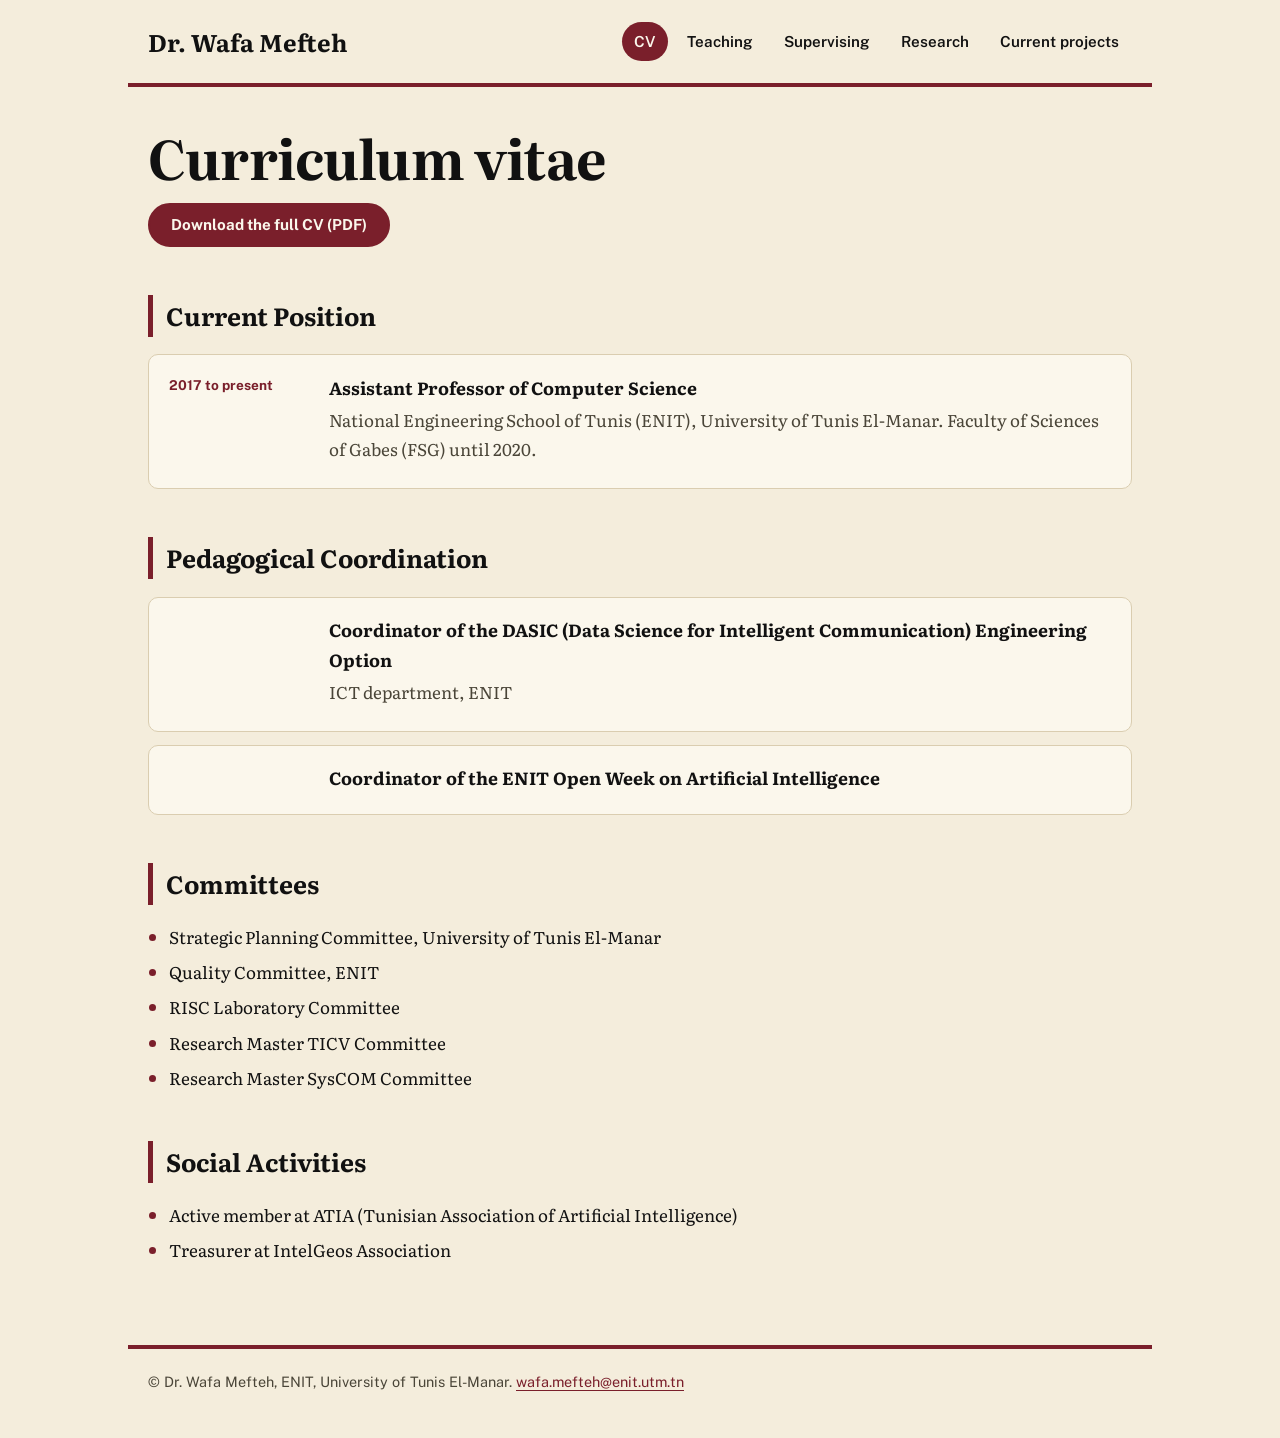
==== commit 9dfd337a: "Update cv.html" ====
--- a/cv.html
+++ b/cv.html
@@ -8,8 +8,8 @@
 <h1>Curriculum vitae</h1><p><a class="button" href="assets/cv.pdf">Download the full CV (PDF)</a></p><h2>Current Position</h2><div class="entry"><div class="when">2017 to present</div><div><h3>Assistant Professor of Computer Science</h3><p class="muted">National Engineering School of Tunis (ENIT), University of Tunis El-Manar. Faculty of Sciences of Gabes (FSG) until 2020.</p></div></div>
 
 
-<h2>Pedagogical coordination</h2><div class="entry"><div class="when"></div><div><h3>Coordinator, DASIC option (Data Science for Intelligent Communication)</h3><p class="muted">ICT department, ENIT</p></div></div>
-<div class="entry"><div class="when"></div><div><h3>Coordinator, ENIT Open Week on Artificial Intelligence</h3></div></div>
+<h2>Pedagogical Coordination</h2><div class="entry"><div class="when"></div><div><h3>Coordinator of the DASIC (Data Science for Intelligent Communication) Engineering Option</h3><p class="muted">ICT department, ENIT</p></div></div>
+<div class="entry"><div class="when"></div><div><h3>Coordinator of the ENIT Open Week on Artificial Intelligence</h3></div></div>
 <h2>Committees</h2><ul><li>Strategic Planning Committee, University of Tunis El-Manar</li><li>Quality Committee, ENIT</li><li>RISC Laboratory Committee</li><li>Research Master TICV Committee</li><li>Research Master SysCOM Committee</li></ul>
 <h2>Social Activities</h2><ul><li>Active member at ATIA (Tunisian Association of Artificial Intelligence)</li><li>Treasurer at IntelGeos Association</li></ul>
 
